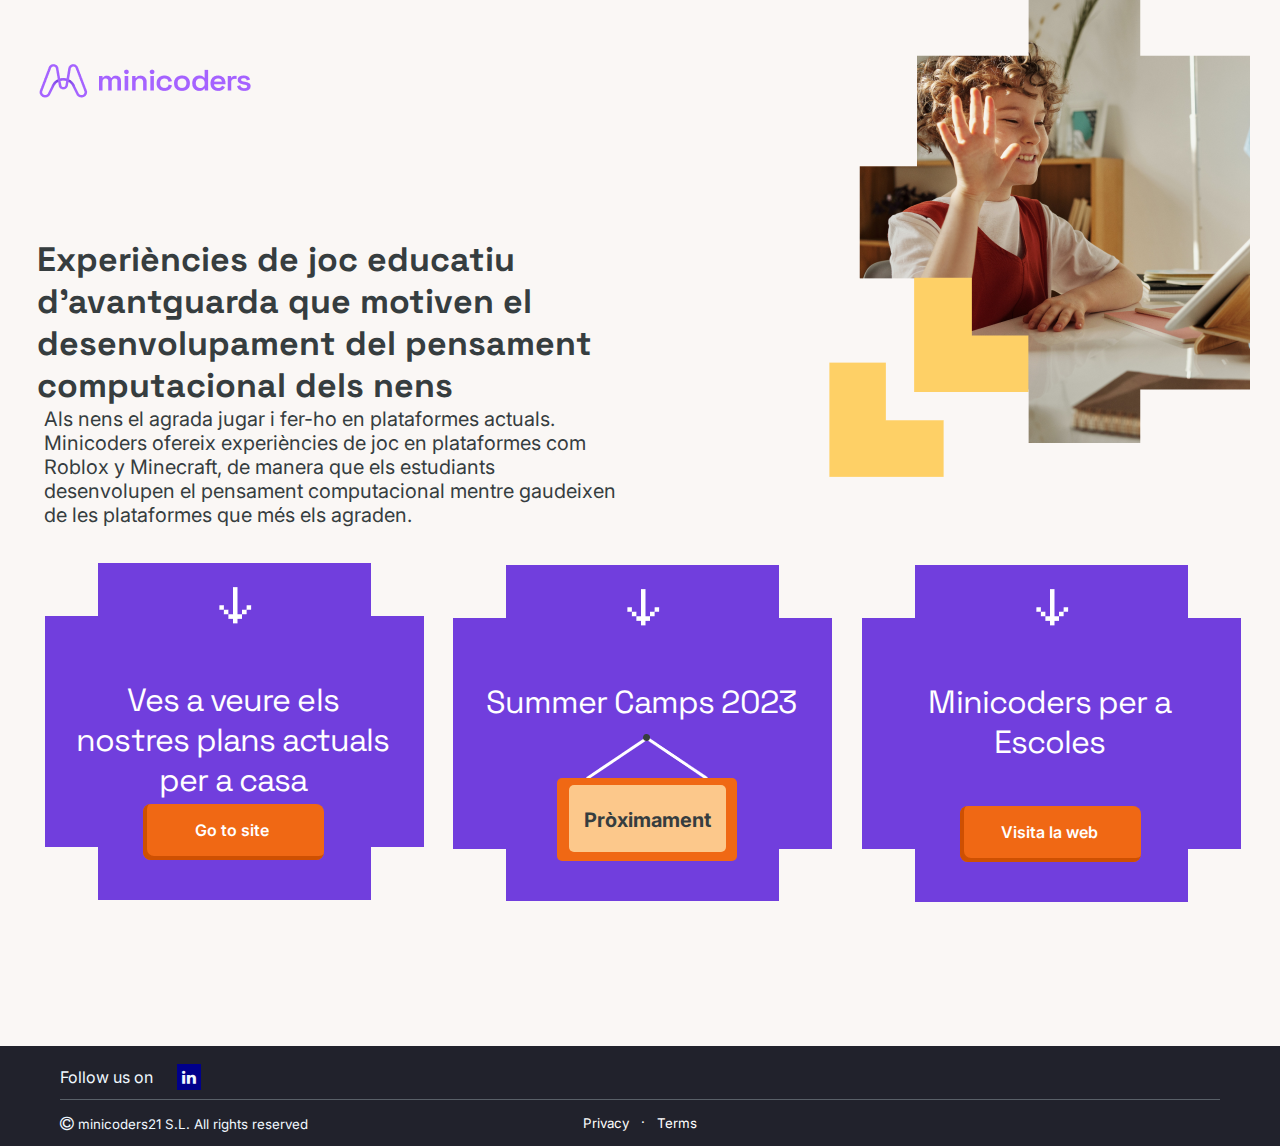
==== ca/index.html @ 2236483e "dfgdfg" ====
<!DOCTYPE html>
<html lang="en">
  <head>
    <meta charset="UTF-8" />
    <meta name="viewport" content="width=device-width, initial-scale=1.0" />
    <meta http-equiv="Content-Language" content="default-language-code">
    <title>Document</title>
    <link rel="stylesheet" href="style.css" />
    <link rel="preconnect" href="https://fonts.googleapis.com" />
    <link rel="preconnect" href="https://fonts.gstatic.com" crossorigin />

    <link
      href="https://fonts.googleapis.com/css2?family=Comic+Neue:ital,wght@0,300;0,400;1,300&family=Montserrat:wght@300;400;500;600;700;800;900&family=Space+Grotesk:wght@400;700&display=swap"
      rel="stylesheet"
    />
    <link rel="preconnect" href="https://fonts.googleapis.com" />
    <link rel="preconnect" href="https://fonts.gstatic.com" crossorigin />
    <link
      href="https://fonts.googleapis.com/css2?family=Comic+Neue:ital,wght@0,300;0,400;1,300&family=Inter:wght@700&family=Montserrat:wght@300;400;500;600;700;800;900&family=Space+Grotesk:wght@400;700&display=swap"
      rel="stylesheet"
    />
    <link
      rel="stylesheet"
      href="https://cdnjs.cloudflare.com/ajax/libs/font-awesome/4.7.0/css/font-awesome.min.css"
    />
    <link rel="preconnect" href="https://fonts.googleapis.com" />
    <link rel="preconnect" href="https://fonts.gstatic.com" crossorigin />
    <link
      href="https://fonts.googleapis.com/css2?family=Comic+Neue:ital,wght@0,300;0,400;1,300&family=Inter:wght@400;500;600;700;800;900&family=Montserrat:wght@300;400;500;600;700;800;900&family=Space+Grotesk:wght@400;700&display=swap"
      rel="stylesheet"
    />
    <link rel="stylesheet" href="https://cdnjs.cloudflare.com/ajax/libs/font-awesome/4.7.0/css/font-awesome.min.css">
  </head>
  <body>
    <div class="test1">
      <div id="container">
        <div class="main_page">
          <div class="minicoders_logo">
            <img src="images/Isotype.png" alt="" />
          </div>
          <div class="girl_img">
            <img src="images/girl.png" alt="" />
          </div>
          <div class="navbar-text lng-title">
            <p>
              Experiències de joc educatiu d'avantguarda que motiven el desenvolupament del pensament computacional dels nens
            </p>
          </div>
          <div class="navbar_text2 lng-text">
            <p>
              Als nens el agrada jugar i fer-ho en plataformes actuals. Minicoders ofereix experiències de joc en plataformes com Roblox y Minecraft, de manera que els estudiants desenvolupen el pensament computacional mentre gaudeixen de les plataformes que més els agraden.
            </p>
          </div>

          <div class="container px-5 text-center">
            <div class="row justify-content-center">
              <div class="col-sm1">
                <div class="vector1"></div>
                <div class="vector2"></div>
                <div class="vector3"></div>
                <div class="vector4"></div>
                <div class="arrow_img">
                  <img src="images/arrow-right.png" alt="" />
                </div>
                <div class="shapstext_1 lng-shps1">
                  <p>Ves a veure els nostres plans actuals per a casa</p>
                </div>
                <a class="btn" href="#"><p class="linksite lng-link">Go to site</p></a>
              </div>
              <div class="col-sm2">
                <div class="vector5"></div>
                <div class="vector6"></div>
                <div class="vector7"></div>
                <div class="vector8"></div>
                <div class="arrow_img">
                  <img src="images/arrow-right.png" alt="" />
                </div>
                <div class="shapstext_1 lng-shps2">
                  <p>Summer Camps 2023</p>
                </div>
                <div class="polygon">
                  <img src="images/Polygon 3.png" alt="" />
                </div>
                <div class="elipse">
                  <img src="images/Ellipse 4.png" alt="" />
                </div>
                <a class="btn1" href="#">
                  <div class="reck2"></div>
                  <p class="coming_text lng-close">Pròximament</p>
                </a>
              </div>
              <div class="col-sm3">
                <div class="vector9"></div>
                <div class="vector10"></div>
                <div class="vector11"></div>
                <div class="vector12"></div>
                <div class="arrow_img">
                  <img src="images/arrow-right.png" alt="" />
                </div>
                <div class="shapstext_1 lng-shps3">
                  <p>Minicoders per a Escoles</p>
                </div>
                <a class="btn" href="#"><p class="linksite lng-link1">Visita la web</p></a>
              </div>
            </div>
          </div>
        </div>
      </div>
    </div>

    <footer class="main_footer">
      <div class="icons_styles">
        <div class="followus">
          <br />
          <a style="font-family: 'Inter';" href="https://www.linkedin.com/company/minicoders" class="followus"
            >Follow us on</a
          >
          <a
            href="https://www.linkedin.com/company/minicoders"
            target="_blank"
            class="fa fa-linkedin p-1"
            style="background-color: darkblue; padding: 5px"
          ></a>
        </div>
      </div>
      <div id="separator-line"></div>
      <div class="d-flex flex-row justify-content-between row">
        <div
          class="col-md-3 d-flex flex-row flex-wrap text-white"
          id="footer_copyright"
        >
          <i class="fa fa-copyright" aria-hidden="true"></i>
          <small class="mx-1 mt-1">minicoders21 S.L. All rights reserved</small>
        </div>

        <div class="col-md-7">
          <a href="/privacy" style="margin-right: 1%"
            ><small>Privacy</small>
          </a>
          <small style="margin-right: 1%">.</small>
          <a href="/terms"><small>Terms</small></a>
          <a href="/terms"><small></small></a>
          <!-- <select class="change-lang" >

            <option  value="en" selected>English</option>
            <option    value="es">Spanish </option>
            <option     value="ca">Catalan</option>
          </select> -->
          <!-- <div class="globe">
            <i class="fa fa-globe"></i>
          </div> -->
        </div>
    </footer>
        


  



    
    <script src="app.js"></script>

  </body>
</html>
---- ca/style.css ----
body {
  background: #faf7f5;
  margin: 0;
  padding: 0;
  bottom: 0;
  top: 0;
}


.test1{
  display: flex;
  justify-content: center;
}

.main_page {
  display: flex;
  justify-content: center;

  height: 1136px;

  margin-top: 10px;
  width: 100%;

}

.minicoders_logo {
  margin-left: 0px;
  margin-top: 37px;
}

.girl_img {
 
  width: 479.64px;
  height: 481.13px;
  margin-left: 576px;
  margin-top: -10.05px;
}
.navbar-text {
  display: flex;
  width: 721px;
  height: 142px;
  margin-left: -1270px;
  margin-top: 195px;

  font-family: "Space Grotesk";
  font-style: normal;
  font-weight: 700;
  font-size: 34px;
  line-height: 42px;
  /* or 124% */

  /* Specific/Content/Content 2 */

  color: #363d3f;
}

.navbar_text2 {

  width: 584px;
  height: 121px;
  margin-left: -714px;
  margin-top: 377px;

  font-family: "Inter";
  font-style: normal;
  font-weight: 400;
  font-size: 20px;
  line-height: 24px;

  /* Global/Gray/Gray 90 */

  color: #363d3f;
}
.container{
  display: flex;
  justify-content: center;
  text-align: center;
}

.col-sm1 {

  width: 379px;
  height: 336.65px;
  margin-left: -583px;
  margin-top: 553px;

  /* Global / Purple / Purple 40 */

  background: #713edd;
}

.col-sm2 {

  width: 379px;
  height: 336.65px;
  margin-left: -175px;
  margin-top: -335px;

  /* Global / Purple / Purple 40 */

  background: #713edd;
}

.col-sm3 {

  width: 379px;
  height: 336.65px;
  margin-left: 234px;
  margin-top: -336px;

  /* Global / Purple / Purple 40 */

  background: #713edd;
}

.vector1 {
  position: absolute;
  width: 53px;
  height: 53px;
  margin-left: 0;
  margin-top: 0;

  background: #faf7f5;
  transform: matrix(-1, 0, 0, 1, 0, 0);
}

.vector2 {
  position: absolute;
  width: 53px;
  height: 53px;
  margin-left: 326px;
  margin-top: 0;
  background: #faf7f5;
  transform: matrix(-1, 0, 0, 1, 0, 0);
}

.vector3 {
  position: absolute;
  width: 53px;
  height: 53px;
  margin-left: 0px;
  margin-top: 284px;
  background: #faf7f5;
  transform: matrix(-1, 0, 0, 1, 0, 0);
}

.vector4 {
  position: absolute;
  width: 53px;
  height: 53px;
  margin-left: 326px;
  margin-top: 284px;
  background: #faf7f5;
  transform: matrix(-1, 0, 0, 1, 0, 0);
}

.vector5 {
  position: absolute;
  width: 53px;
  height: 53px;
  margin-left: 0;
  margin-top: 0;

  background: #faf7f5;
  transform: matrix(-1, 0, 0, 1, 0, 0);
}

.vector6 {
  position: absolute;
  width: 53px;
  height: 53px;
  margin-left: 326px;
  margin-top: 0;

  background: #faf7f5;
  transform: matrix(-1, 0, 0, 1, 0, 0);
}

.vector7 {
  position: absolute;
  width: 53px;
  height: 53px;
  margin-left: 0px;
  margin-top: 284px;

  background: #faf7f5;
  transform: matrix(-1, 0, 0, 1, 0, 0);
}

.vector8 {
  position: absolute;
  width: 53px;
  height: 53px;
  margin-left: 326px;
  margin-top: 284px;

  background: #faf7f5;
  transform: matrix(-1, 0, 0, 1, 0, 0);
}

.vector9 {
  position: absolute;
  width: 53px;
  height: 53px;
  margin-left: 0;
  margin-top: 0;

  background: #faf7f5;
  transform: matrix(-1, 0, 0, 1, 0, 0);
}

.vector10 {
  position: absolute;
  width: 53px;
  height: 53px;
  margin-left: 326px;
  margin-top: 0;

  background: #faf7f5;
  transform: matrix(-1, 0, 0, 1, 0, 0);
}

.vector11 {
  position: absolute;
  width: 53px;
  height: 53px;
  margin-left: 0px;
  margin-top: 284px;

  background: #faf7f5;
  transform: matrix(-1, 0, 0, 1, 0, 0);
}

.vector12 {
  position: absolute;
  width: 53px;
  height: 53px;
  margin-left: 326px;
  margin-top: 284px;

  background: #faf7f5;
  transform: matrix(-1, 0, 0, 1, 0, 0);
}
.arrow_img {
  position: absolute;
  width: 54.45px;
  height: 54.45px;
  margin-left: 163px;
  margin-top: 15px;
}

.shapstext_1 {
  position: absolute;
  width: 330px;
  height: 80px;
  margin-left: 23px;
  margin-top: 85px;
  font-family: "Space Grotesk";
  font-style: normal;
  font-weight: 400;
  font-size: 32px;
  line-height: 40px;
  text-align: center;
  letter-spacing: -0.03em;
  color: #ffffff;
}
.btn {
  position: absolute;
  width: 181px;
  height: 56px;
  margin-left: -91px;
  margin-top: 241px;
  z-index: 1;
  background: #f06814;
  box-shadow: inset 3px -3px 0px 1px #ce5002;
  border-radius: 8px;
}
.polygon {
  position: absolute;
  width: 134px;
  height: 52px;
  margin-left: 127px;
  margin-top: 172px;
}
.elipse {
  position: absolute;
  width: 7px;
  height: 7px;
  margin-left: 190px;
  margin-top: 162px;
}

.btn1 {
  position: absolute;
  width: 180px;
  height: 82.99px;
  margin-left: -85px;
  margin-top: 213px;
  background: #f06814;
  border-radius: 5px;
  z-index: 1;
  pointer-events: none;
}
.reck2 {
  position: absolute;
  width: 156.29px;
  height: 66.83px;
  margin-left: 12px;
  margin-top: 7.6200000000000045px;
  background: #fcc88b;
  border-radius: 5px;
}
.coming_text {
  position: absolute;
  left: 10px;
  right: 10px;
  top: 10px;
  bottom: 10px;
  z-index: 1;
  font-family: "Inter";
  font-style: normal;
  font-weight: 700;
  font-size: 20px;
  line-height: 24px;
  text-align: center;
  color: #363d3f;
}
.linksite {
  position: absolute;
  left: 21.97%;
  right: 29.04%;
  top: -2px;
  bottom: 28.57%;
  width: 98px;
  font-family: "Inter";
  font-style: normal;
  font-weight: 600;
  font-size: 16px;
  line-height: 24px;

  text-align: center;

  color: #ffffff;
}

.main_footer {
  background-color: rgb(33, 34, 44);
  height: 100px;
  margin-top: -100px;
  padding-right: 60px;
  padding-left: 60px;

  width: auto;
}


.followus a {
  margin-right: 20px;
  margin-top: 0px;
  color: aliceblue;
  text-decoration: none;

}

.footer_list {
  list-style-type: none;
}

.footer_list li {
  color: rgb(122, 133, 146);
  margin-top: 8px;
}

.content-footer {
  justify-content: space-around;
}

.main_footer i {
  padding-top: 5px;
}

#footer_copyright a {
  margin-left: 10px;
  margin-right: 10px;
}

#footer_copyright p {
  margin-left: 10px;
  margin-right: 30px;
}

.footer-logo {
  padding-right: 20%;
}
.text-white {
  color: aliceblue;
}
.margin-b-20px {
  margin-bottom: 20px;
}
#separator-line {
  border-bottom: 1px solid rgb(89, 96, 104);
  margin-top: 9px;
  margin-bottom: 10px;
}

.footer-img-logo-centred {
  width: 100%;
  height: auto;
}
.d-flex{
  font-family: "Inter";
}
.col-md-7 {
  display: flex;
  justify-content: center;
  color: white;
  text-decoration: none;
  font-family: "Inter";
  margin-top: -23px;
}
.col-md-7 a {
  color: white;
  text-decoration: none;
  font-family: "Inter";
  font-style: normal;
  font-weight: 400;
  font-size: 16px;
  line-height: 24px;
}
.change-lang{
  position: absolute;
  display: flex;
  margin-left: 1044px;
  margin-top: 4px;
  width: 100px;
  background: #21222D  ;
  color: white;
  border: none;
}

option{
  text-align: center;
  color: white;
}

.globe{
  color: white;
  position: absolute;
  display: flex;
  margin-top: -1px;
  margin-left: 937px;
}
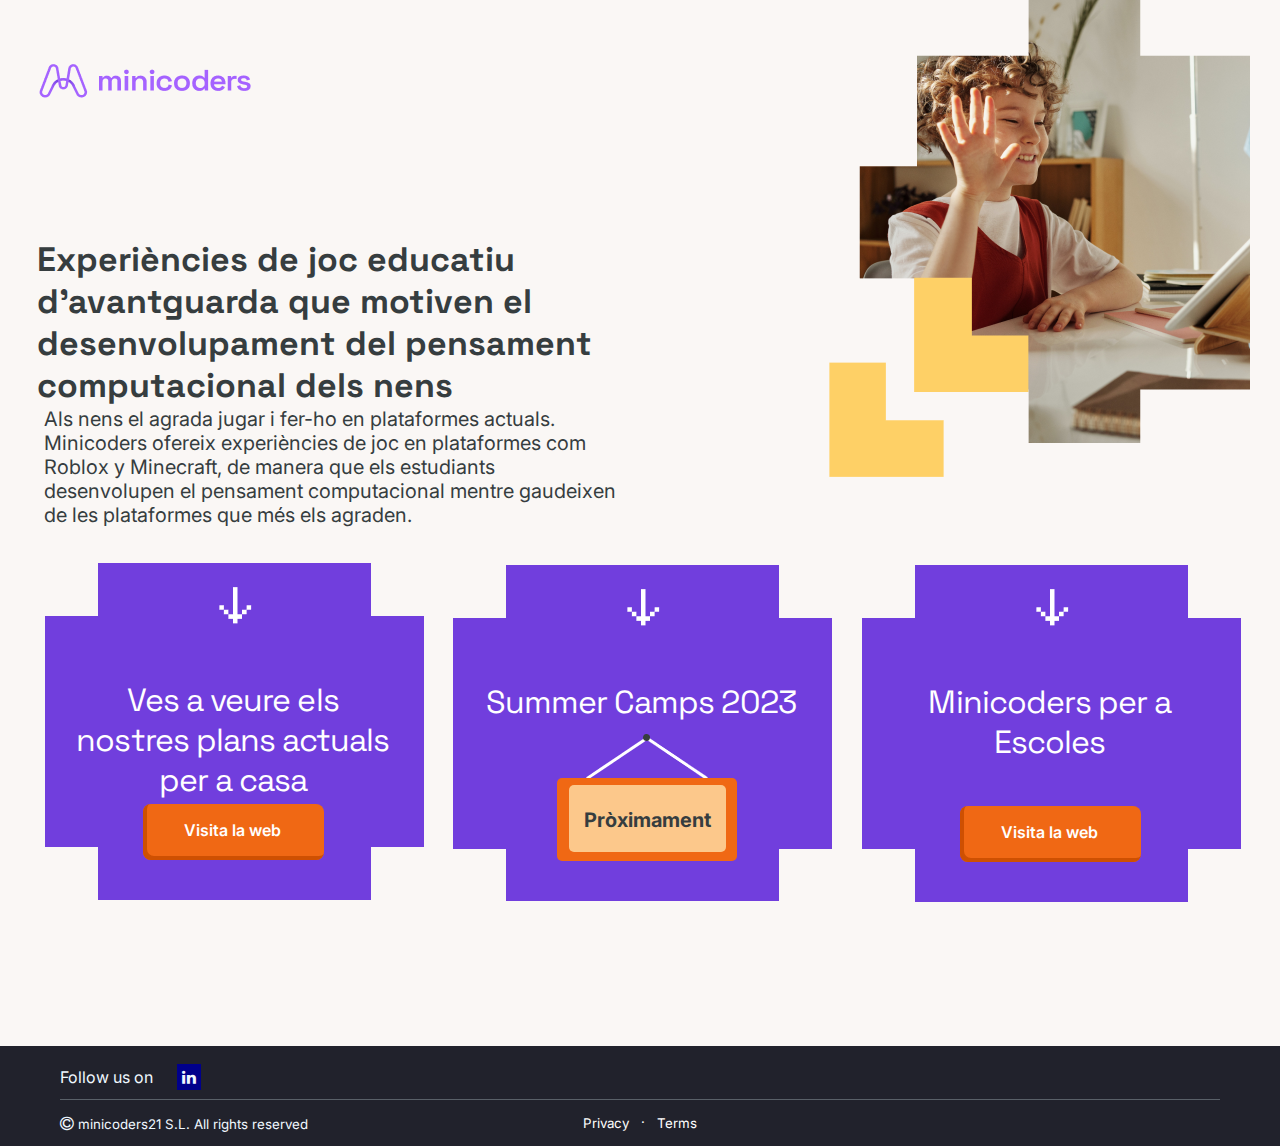
==== commit 62a86cbe: "sdf" ====
--- a/ca/index.html
+++ b/ca/index.html
@@ -65,7 +65,7 @@
                 <div class="shapstext_1 lng-shps1">
                   <p>Ves a veure els nostres plans actuals per a casa</p>
                 </div>
-                <a class="btn" href="#"><p class="linksite lng-link">Go to site</p></a>
+                <a class="btn" href="#"><p class="linksite lng-link">Visita la web</p></a>
               </div>
               <div class="col-sm2">
                 <div class="vector5"></div>
